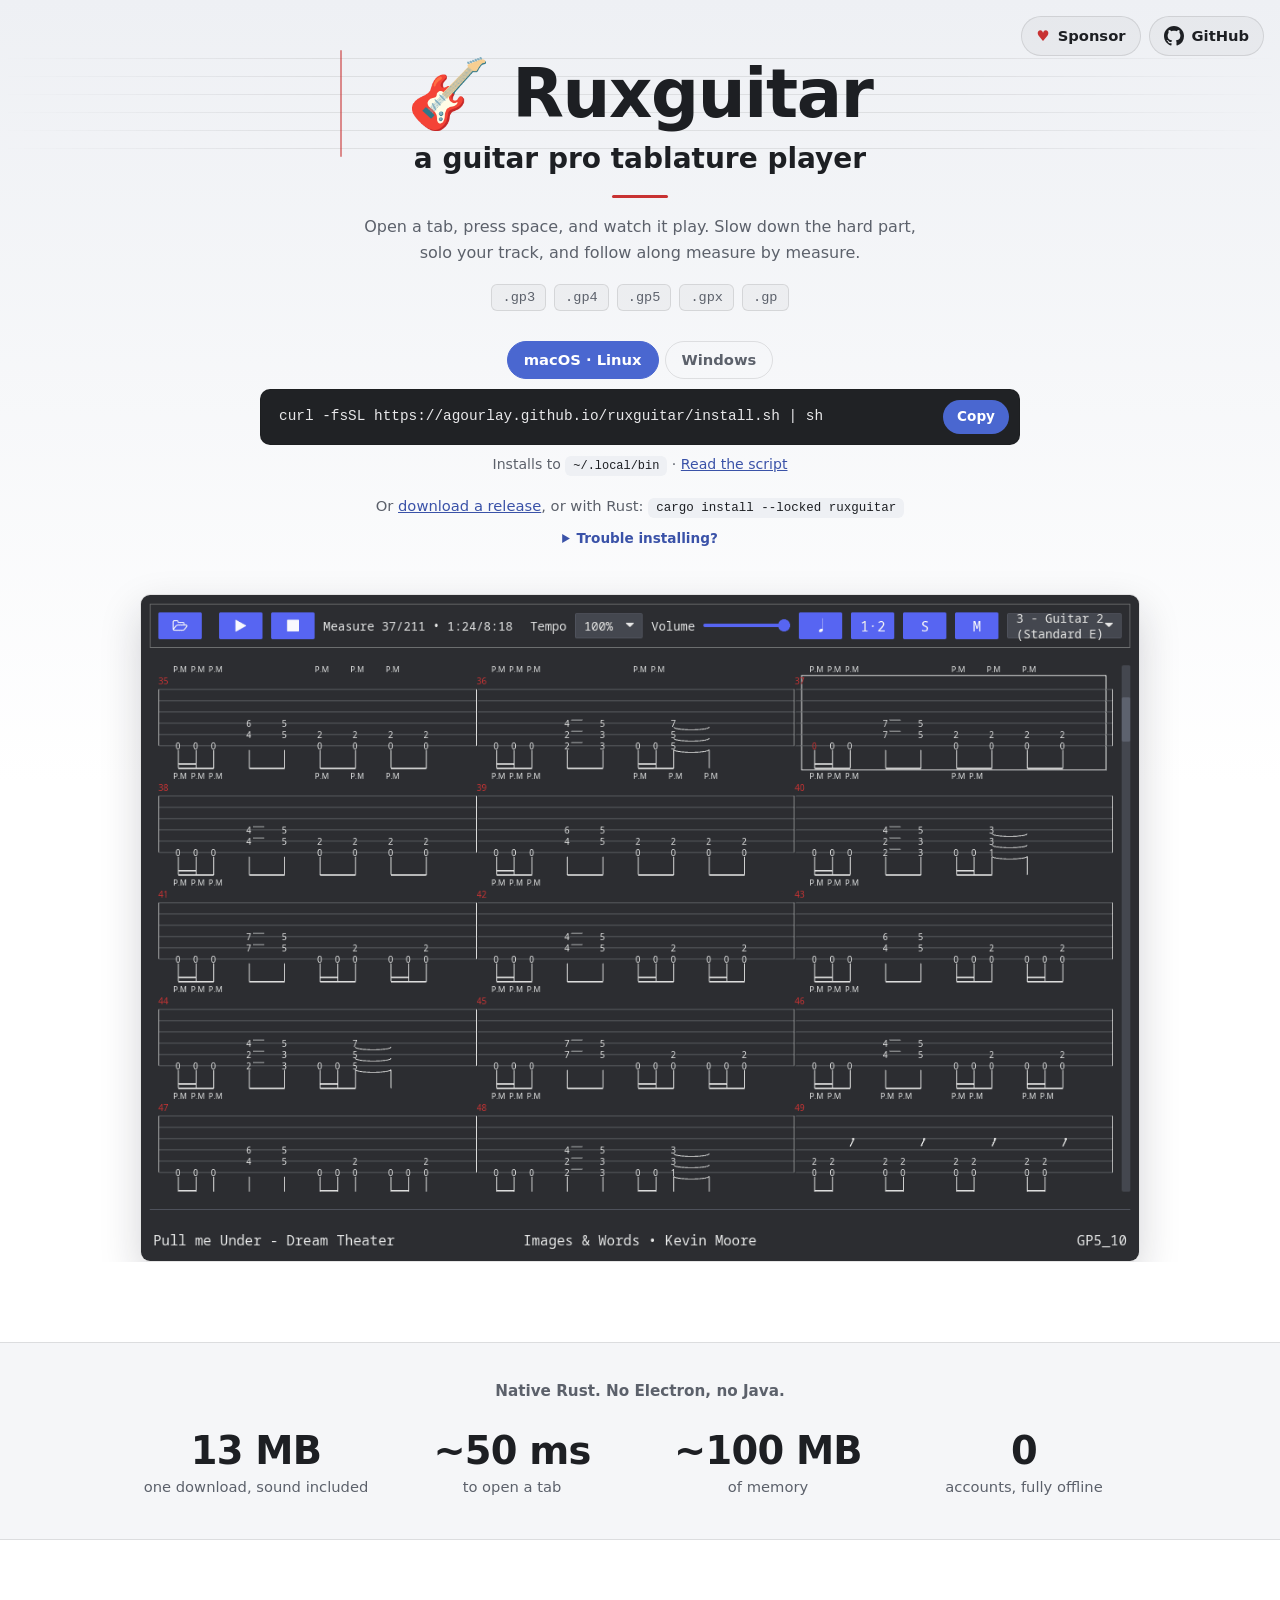
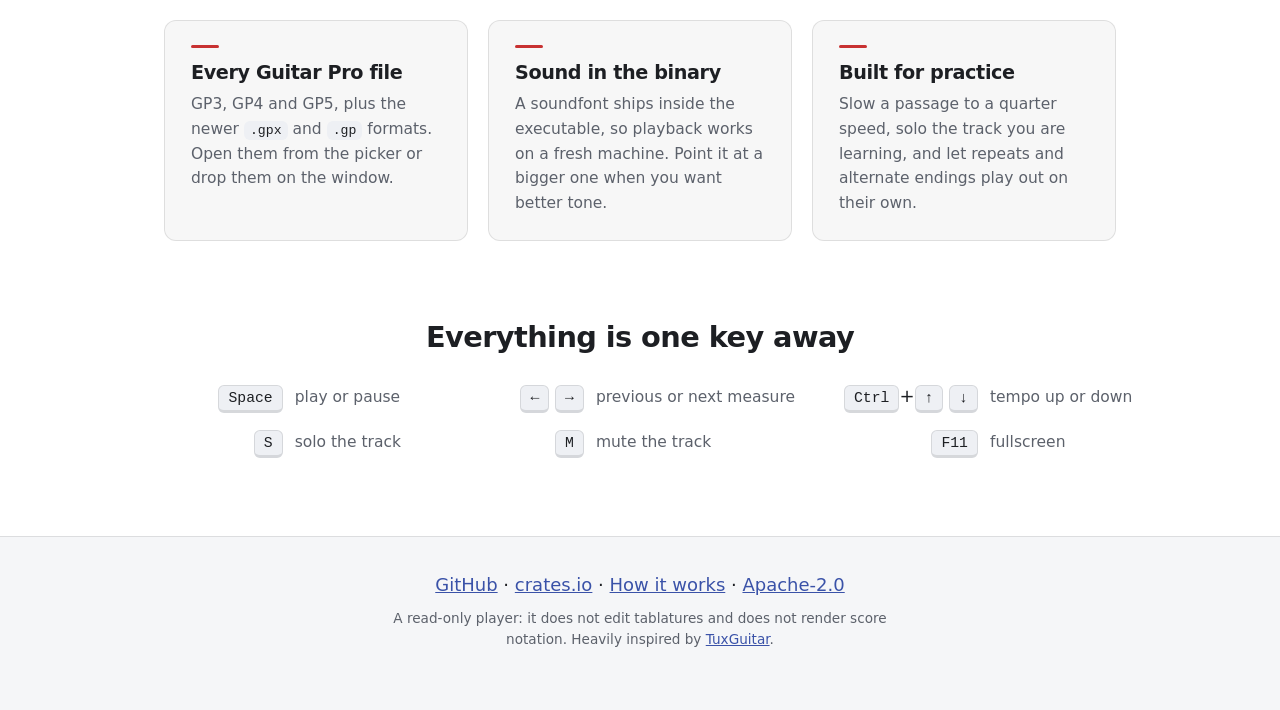
==== index.html @ 3944a89f "Site built from 8a9d900abe489fd7946f1b72acb7b17700a8e2e0" ====
<!DOCTYPE html>
<html lang="en">
<head>
<meta charset="utf-8">
<meta name="viewport" content="width=device-width, initial-scale=1">
<title>Ruxguitar: a guitar pro tablature player</title>
<meta name="description" content="A desktop guitar pro tablature player written in Rust. Opens GP3 through GP7 files, plays them back through an embedded soundfont, and follows along measure by measure.">
<meta property="og:title" content="Ruxguitar: a guitar pro tablature player">
<meta property="og:description" content="A desktop guitar pro tablature player written in Rust. Opens GP3 through GP7 files, plays them back through an embedded soundfont, and follows along measure by measure.">
<meta property="og:type" content="website">
<meta property="og:url" content="https://agourlay.github.io/ruxguitar/">
<meta property="og:image" content="https://agourlay.github.io/ruxguitar/social.png">
<meta property="og:image:width" content="1200">
<meta property="og:image:height" content="630">
<meta property="og:image:alt" content="Ruxguitar, a guitar pro tablature player, next to the app playing a tab">
<meta name="twitter:card" content="summary_large_image">
<link rel="icon" href="data:image/svg+xml,<svg xmlns='http://www.w3.org/2000/svg' viewBox='0 0 100 100'><text y='.9em' font-size='90'>%F0%9F%8E%B8</text></svg>">
<link rel="stylesheet" href="style.css?v=3154127021">
</head>
<body>

<header class="hero">
  <nav class="top">
  <a class="pill sponsor" href="https://github.com/sponsors/agourlay">
    <span class="heart" aria-hidden="true">♥</span>
    <span>Sponsor</span>
  </a>
  <a class="pill gh" href="https://github.com/agourlay/ruxguitar" aria-label="Ruxguitar on GitHub">
    <svg viewBox="0 0 16 16" width="20" height="20" aria-hidden="true"><path fill="currentColor" d="M8 0C3.58 0 0 3.58 0 8c0 3.54 2.29 6.53 5.47 7.59.4.07.55-.17.55-.38 0-.19-.01-.82-.01-1.49-2.01.37-2.53-.49-2.69-.94-.09-.23-.48-.94-.82-1.13-.28-.15-.68-.52-.01-.53.63-.01 1.08.58 1.23.82.72 1.21 1.87.87 2.33.66.07-.52.28-.87.51-1.07-1.78-.2-3.64-.89-3.64-3.95 0-.87.31-1.59.82-2.15-.08-.2-.36-1.02.08-2.12 0 0 .67-.21 2.2.82.64-.18 1.32-.27 2-.27.68 0 1.36.09 2 .27 1.53-1.04 2.2-.82 2.2-.82.44 1.1.16 1.92.08 2.12.51.56.82 1.27.82 2.15 0 3.07-1.87 3.75-3.65 3.95.29.25.54.73.54 1.48 0 1.07-.01 1.93-.01 2.2 0 .21.15.46.55.38A8.013 8.013 0 0016 8c0-4.42-3.58-8-8-8z"/></svg>
    <span>GitHub</span>
    <span class="stars" hidden>★ <span class="stars-n"></span></span>
  </a>
  </nav>
  <div class="hero-inner">
  <h1>🎸 Ruxguitar
    <span class="genre">a guitar pro tablature player</span></h1>
  <p class="lede">Open a tab, press space, and watch it play. Slow down the
    hard part, solo your track, and follow along measure by measure.</p>
  <ul class="formats" aria-label="Supported files">
    <li>.gp3</li><li>.gp4</li><li>.gp5</li><li>.gpx</li><li>.gp</li>
  </ul>
  <!-- Without script both commands show, each under its own label; with
       it, the labels become tabs and the visitor's own system is picked. -->
  <div class="install" id="install">
    <div class="install-tabs" role="tablist" hidden>
      <button type="button" role="tab" data-os="unix">macOS · Linux</button>
      <button type="button" role="tab" data-os="windows">Windows</button>
    </div>
    <div class="install-cmd" data-os="unix" role="tabpanel">
      <p class="install-label">macOS · Linux</p>
      <div class="install-line">
        <code>curl -fsSL https://agourlay.github.io/ruxguitar/install.sh | sh</code>
        <button type="button" class="copy" hidden>Copy</button>
      </div>
      <p class="install-note">Installs <span class="ver"></span>to <code>~/.local/bin</code> ·
        <a href="install.sh">Read the script</a></p>
    </div>
    <div class="install-cmd" data-os="windows" role="tabpanel">
      <p class="install-label">Windows (PowerShell)</p>
      <div class="install-line">
        <code>irm https://raw.githubusercontent.com/agourlay/ruxguitar/master/site/install.ps1 | iex</code>
        <button type="button" class="copy" hidden>Copy</button>
      </div>
      <p class="install-note">Installs <span class="ver"></span>to <code>%LOCALAPPDATA%\Programs</code> and adds it to your PATH ·
        <a href="install.ps1">Read the script</a></p>
    </div>
  </div>
  <p class="alt">
    Or <a href="https://github.com/agourlay/ruxguitar/releases">download a release</a>,
    or with Rust: <code>cargo install --locked ruxguitar</code>
  </p>
  <details class="trouble">
    <summary>Trouble installing?</summary>
    <dl>
      <dt>Linux</dt>
      <dd>The prebuilt player needs glibc 2.39 or newer (Ubuntu 24.04,
        Debian 13, Fedora 40 or later) and ALSA (<code>libasound2</code>).
        On an older system <code>cargo install</code> builds one that fits,
        with <code>libasound2-dev</code> installed. No sound under PulseAudio
        or PipeWire? Install <code>pulseaudio-alsa</code> or
        <code>pipewire-alsa</code>. File picker not opening? Install the
        <a href="https://wiki.archlinux.org/title/XDG_Desktop_Portal#List_of_backends_and_interfaces">XDG
        Desktop Portal</a> for your desktop.</dd>
      <dt>macOS</dt>
      <dd>The player is not signed, so a copy downloaded in the browser is
        blocked on first launch. Allow it under System Settings, Privacy
        &amp; Security, Open Anyway, or run
        <code>xattr -d com.apple.quarantine ruxguitar</code>.
        The curl command avoids this.</dd>
      <dt>Windows</dt>
      <dd>SmartScreen may warn about a downloaded copy: choose More info,
        then Run anyway. The PowerShell command avoids this. Windows 7 and 8
        stop at <a href="https://github.com/agourlay/ruxguitar/releases/tag/v0.6.3">v0.6.3</a>.</dd>
    </dl>
  </details>
  <img class="shot" src="ruxguitar.gif" width="1150" height="768"
       alt="Ruxguitar playing a tablature, the measure being played outlined as the playhead advances" loading="eager">
  </div>
</header>

<main>

<!-- Measured on the release build with the largest file in test-files, a
     610 KB Guitar Pro 5 tab: window up and tab parsed in about 50 ms each,
     about 117 MB proportional set size. The download is the Linux archive. -->
<section class="stats">
  <p>Native Rust. No Electron, no Java.</p>
  <ul>
    <li><b>13 MB</b> one download, sound included</li>
    <li><b>~50 ms</b> to open a tab</li>
    <li><b>~100 MB</b> of memory</li>
    <li><b>0</b> accounts, fully offline</li>
  </ul>
</section>

<section class="beats">
  <div>
    <h2>Every Guitar Pro file</h2>
    <p>GP3, GP4 and GP5, plus the newer <code>.gpx</code> and <code>.gp</code>
    formats. Open them from the picker or drop them on the window.</p>
  </div>
  <div>
    <h2>Sound in the binary</h2>
    <p>A soundfont ships inside the executable, so playback works on a fresh
    machine. Point it at a bigger one when you want better tone.</p>
  </div>
  <div>
    <h2>Built for practice</h2>
    <p>Slow a passage to a quarter speed, solo the track you are learning,
    and let repeats and alternate endings play out on their own.</p>
  </div>
</section>

<section class="keys">
  <h2>Everything is one key away</h2>
  <dl>
    <div><dt><kbd>Space</kbd></dt><dd>play or pause</dd></div>
    <div><dt><kbd>←</kbd> <kbd>→</kbd></dt><dd>previous or next measure</dd></div>
    <div><dt><kbd>Ctrl</kbd>+<kbd>↑</kbd> <kbd>↓</kbd></dt><dd>tempo up or down</dd></div>
    <div><dt><kbd>S</kbd></dt><dd>solo the track</dd></div>
    <div><dt><kbd>M</kbd></dt><dd>mute the track</dd></div>
    <div><dt><kbd>F11</kbd></dt><dd>fullscreen</dd></div>
  </dl>
</section>

</main>

<footer>
  <p>
    <a href="https://github.com/agourlay/ruxguitar">GitHub</a> ·
    <a href="https://crates.io/crates/ruxguitar">crates.io</a> ·
    <a href="https://agourlay.github.io/ruxguitar-tablature-player/">How it works</a> ·
    <a href="https://github.com/agourlay/ruxguitar/blob/master/LICENSE">Apache-2.0</a>
  </p>
  <p class="fineprint">
    A read-only player: it does not edit tablatures and does not render score
    notation. Heavily inspired by
    <a href="https://github.com/helge17/tuxguitar">TuxGuitar</a>.
  </p>
</footer>

<script>
// Turn the two install commands into tabs, opened on the visitor's system,
// and give each a copy button. Without this the page still shows both.
(function () {
  var box = document.querySelector(".install");
  var tabs = box.querySelectorAll("[role=tab]");
  var panels = box.querySelectorAll(".install-cmd");
  function show(os) {
    tabs.forEach(function (t) { t.setAttribute("aria-selected", t.dataset.os === os); });
    panels.forEach(function (p) { p.hidden = p.dataset.os !== os; });
  }
  tabs.forEach(function (t) { t.onclick = function () { show(t.dataset.os); }; });
  box.querySelector(".install-tabs").hidden = false;
  box.classList.add("tabbed");
  var ua = (navigator.userAgentData && navigator.userAgentData.platform) || navigator.userAgent;
  show(/^win|windows/i.test(ua) ? "windows" : "unix");

  if (!navigator.clipboard) return;
  box.querySelectorAll(".copy").forEach(function (b) {
    b.hidden = false;
    b.onclick = function () {
      navigator.clipboard.writeText(b.previousElementSibling.textContent).then(function () {
        b.textContent = "Copied";
        setTimeout(function () { b.textContent = "Copy"; }, 1600);
      });
    };
  });
})();

// The version the install commands fetch, named in each install note with
// its release date on hover. Silent when GitHub does not answer, like the
// star count below.
fetch("https://api.github.com/repos/agourlay/ruxguitar/releases/latest")
  .then(function (r) { return r.ok ? r.json() : null; })
  .then(function (rel) {
    if (!rel || !rel.tag_name || !rel.published_at) return;
    var when = new Date(rel.published_at).toLocaleDateString("en-GB",
      { day: "numeric", month: "long", year: "numeric" });
    document.querySelectorAll(".install-note .ver").forEach(function (v) {
      v.textContent = rel.tag_name + " ";
      v.title = "Released " + when;
    });
  })
  .catch(function () {});

// The star count, filled in when GitHub answers; the link stands on its
// own when it does not.
fetch("https://api.github.com/repos/agourlay/ruxguitar")
  .then(function (r) { return r.ok ? r.json() : null; })
  .then(function (repo) {
    if (!repo || typeof repo.stargazers_count !== "number") return;
    document.querySelector(".gh .stars-n").textContent = repo.stargazers_count;
    document.querySelector(".gh .stars").hidden = false;
  })
  .catch(function () {});
</script>

</body>
</html>
---- style.css ----
/* The application's own dark theme: iced's dark background and blue, and the
   red the playhead is drawn in. Every colour on the page is one of these, so
   the light set below is the whole of light mode. */
:root {
  color-scheme: dark light;
  --bg: #202225;
  --bg-lift: #2b2e33;
  --bg-deep: #191b1d;
  --text: #e8e8ea;
  --text-soft: #9ca0a8;
  --blue: #5e7ce2;
  --blue-dark: #4055a8;
  --link: #8ea3ee;
  --red: #c83232;
  --line: rgba(255, 255, 255, 0.1);
  --staff: rgba(255, 255, 255, 0.07);
  /* Raised surfaces: the GitHub pill, the troubleshooting card. */
  --card: rgba(255, 255, 255, 0.05);
  --card-hover: rgba(255, 255, 255, 0.1);
  /* The install line is a terminal in both themes. */
  --term: #141517;
  --term-ink: #e8e8ea;
  --shadow: rgba(0, 0, 0, 0.5);
  --wrap: 1000px;
  --sans: ui-sans-serif, system-ui, -apple-system, "Segoe UI", Roboto,
          "Helvetica Neue", Arial, sans-serif;
  --mono: ui-monospace, SFMono-Regular, Menlo, Consolas, monospace;
}

/* The application's light theme, for visitors who asked for one. */
@media (prefers-color-scheme: light) {
  :root {
    --bg: #ffffff;
    --bg-lift: #eef0f4;
    --bg-deep: #f5f6f8;
    --text: #1d1f23;
    --text-soft: #5c616b;
    --blue: #4a67d0;
    --blue-dark: #3a52a8;
    --link: #3a52a8;
    --line: rgba(0, 0, 0, 0.1);
    --staff: rgba(0, 0, 0, 0.08);
    --card: rgba(0, 0, 0, 0.03);
    --card-hover: rgba(0, 0, 0, 0.06);
    --term: #202225;
    --term-ink: #e8e8ea;
    --shadow: rgba(20, 24, 40, 0.18);
  }
}

* { box-sizing: border-box; }

body {
  margin: 0;
  font-family: var(--sans);
  font-size: 18px;
  line-height: 1.6;
  color: var(--text);
  background: var(--bg);
}

h1, h2 { line-height: 1.15; letter-spacing: -0.02em; }

a { color: var(--link); }

img { display: block; width: 100%; height: auto; }

/* ---- hero ---- */

.hero {
  position: relative;
  padding: 56px 24px 0;
  text-align: center;
  background: linear-gradient(180deg, var(--bg-lift) 0%, var(--bg) 62%);
  overflow: hidden;
}

/* A tab staff behind the headline: six string lines fading out at both
   ends, crossed by the red playhead the app draws. Decoration only, so it
   sits under everything and takes no clicks. */
.hero::before,
.hero::after {
  content: "";
  position: absolute;
  top: 58px;
  height: 91px;
  pointer-events: none;
}

.hero::before {
  left: 0;
  right: 0;
  background: repeating-linear-gradient(180deg,
    var(--staff) 0 1px, transparent 1px 18px);
  -webkit-mask-image: linear-gradient(90deg, transparent, #000 25%, #000 75%, transparent);
  mask-image: linear-gradient(90deg, transparent, #000 25%, #000 75%, transparent);
}

.hero::after {
  left: calc(50% - 300px);
  width: 2px;
  top: 50px;
  height: 107px;
  border-radius: 1px;
  background: var(--red);
  opacity: 0.55;
}

.hero-inner { position: relative; }

/* The links pinned to the corner: sponsoring, and the repository with its
   star count. */
.top {
  position: absolute;
  z-index: 1;
  top: 16px;
  right: 16px;
  display: flex;
  gap: 8px;
}

.pill {
  display: inline-flex;
  align-items: center;
  gap: 8px;
  padding: 7px 14px;
  border-radius: 999px;
  border: 1px solid var(--line);
  background: var(--card);
  color: var(--text);
  font-size: 0.92rem;
  font-weight: 700;
  text-decoration: none;
}

.pill:hover { background: var(--card-hover); }
.sponsor .heart { color: var(--red); }
.gh .stars { padding-left: 8px; border-left: 1px solid var(--line); color: var(--text-soft); }
.gh .stars[hidden] { display: none; }

.hero-inner { max-width: var(--wrap); margin: 0 auto; }

/* The name and what it is are the headline: a reader who takes in one line
   of this page should come away knowing both. */
.hero h1 {
  margin: 0 0 16px;
  font-size: clamp(2.5rem, 6.6vw, 4.2rem);
  font-weight: 800;
}

.hero h1 .genre {
  display: block;
  margin-top: 10px;
  font-size: clamp(1.2rem, 3.2vw, 1.75rem);
  font-weight: 700;
  letter-spacing: 0;
}

/* A short red rule under the headline: the colour the app draws its
   playhead in, repeated above each card title and nowhere else. */
.hero h1::after {
  content: "";
  display: block;
  width: 56px;
  height: 3px;
  margin: 20px auto 0;
  border-radius: 2px;
  background: var(--red);
}

.lede {
  margin: 0 auto 18px;
  max-width: 56ch;
  font-size: 1rem;
  color: var(--text-soft);
}

/* What it opens, as the extensions a visitor has on disk. */
.formats {
  display: flex;
  flex-wrap: wrap;
  justify-content: center;
  gap: 8px;
  margin: 0 0 30px;
  padding: 0;
  list-style: none;
}

.formats li {
  padding: 2px 10px;
  border-radius: 6px;
  border: 1px solid var(--line);
  background: var(--card);
  font-family: var(--mono);
  font-size: 0.85rem;
  color: var(--text-soft);
}

/* The capture is a screenshot of a window; a thin frame keeps its own dark
   chrome from bleeding into the page behind it. */
.shot {
  max-width: 1150px;
  margin: 0 auto;
  border-radius: 10px;
  border: 1px solid var(--line);
  box-shadow: 0 16px 40px var(--shadow);
}

/* ---- install, in the hero ---- */

.install {
  max-width: 760px;
  margin: 0 auto 18px;
  text-align: left;
}

.install-tabs { display: flex; justify-content: center; gap: 6px; margin-bottom: 10px; }
.install-tabs[hidden] { display: none; }

.install-tabs button {
  font: inherit;
  font-size: 0.92rem;
  font-weight: 700;
  padding: 6px 16px;
  border: 1px solid var(--line);
  border-radius: 999px;
  background: transparent;
  color: var(--text-soft);
  cursor: pointer;
}

.install-tabs button[aria-selected="true"] {
  color: #fff;
  background: var(--blue);
  border-color: var(--blue);
}

.install-cmd + .install-cmd { margin-top: 22px; }
.install-cmd[hidden] { display: none; }
.install.tabbed .install-cmd + .install-cmd { margin-top: 0; }
/* The tab already names the system. */
.install.tabbed .install-label { display: none; }

.install-label { margin: 0 0 6px; font-weight: 700; font-size: 0.95rem; }

/* A terminal line: dark, one row, scrolling sideways on a narrow screen
   rather than wrapping a command someone is about to paste. */
.install-line {
  display: flex;
  align-items: center;
  gap: 10px;
  padding: 10px 10px 10px 18px;
  border-radius: 10px;
  border: 1px solid var(--line);
  background: var(--term);
}

.install-line code {
  flex: 1;
  min-width: 0;
  overflow-x: auto;
  white-space: nowrap;
  padding: 4px 0;
  background: none;
  color: var(--term-ink);
  font-size: 0.9rem;
}

.install-line .copy {
  flex: none;
  font: inherit;
  font-size: 0.85rem;
  font-weight: 700;
  padding: 6px 14px;
  border: 0;
  border-radius: 999px;
  background: var(--blue);
  color: #fff;
  cursor: pointer;
}

.install-line .copy:hover { background: var(--blue-dark); }
.install-line .copy[hidden] { display: none; }

.install-note {
  margin: 8px 0 0;
  text-align: center;
  font-size: 0.88rem;
  color: var(--text-soft);
}

.install-note code { font-size: 0.85em; }

.alt {
  margin: 0 0 10px;
  font-size: 0.92rem;
  color: var(--text-soft);
}

.alt code { font-size: 0.85em; white-space: nowrap; }

/* Closed by default: most visitors never need it, and the capture below
   should stay near the top. */
.trouble {
  max-width: 640px;
  margin: 0 auto 44px;
  font-size: 0.9rem;
  color: var(--text-soft);
}

.trouble summary {
  cursor: pointer;
  font-size: 0.85rem;
  font-weight: 600;
  color: var(--link);
}

.trouble dl {
  margin: 14px 0 0;
  padding: 16px 20px;
  text-align: left;
  border-radius: 10px;
  background: var(--card);
  border: 1px solid var(--line);
}

.trouble dt { font-weight: 700; color: var(--text); }
.trouble dd { margin: 2px 0 12px; }
.trouble dd:last-child { margin-bottom: 0; }
.trouble code { font-size: 0.85em; }

/* ---- sections ---- */

/* Top padding only, so the gap between two sections is one padding, not
   two; the last one closes the page. */
main > section {
  max-width: var(--wrap);
  margin: 0 auto;
  padding: 80px 24px 0;
}

main > section:last-child { padding-bottom: 80px; }

main h2 {
  font-size: clamp(1.4rem, 3vw, 1.8rem);
  margin: 0 0 12px;
}

/* ---- numbers ---- */

/* A band across the whole page, like a spec sheet: the numbers in the text
   colour, so the only blue in view stays the install button above. */
main > section.stats {
  max-width: none;
  margin-top: 80px;
  padding: 36px 24px 40px;
  background: var(--bg-deep);
  border-top: 1px solid var(--line);
  border-bottom: 1px solid var(--line);
}

.stats > p {
  margin: 0 0 24px;
  text-align: center;
  font-size: 0.95rem;
  font-weight: 700;
  color: var(--text-soft);
}

.stats ul {
  display: grid;
  grid-template-columns: repeat(auto-fit, minmax(150px, 1fr));
  gap: 24px;
  max-width: var(--wrap);
  margin: 0 auto;
  padding: 0;
  list-style: none;
  text-align: center;
}

.stats li { font-size: 0.92rem; color: var(--text-soft); }

.stats b {
  display: block;
  font-size: clamp(1.9rem, 4.2vw, 2.4rem);
  font-weight: 800;
  line-height: 1.25;
  letter-spacing: -0.02em;
  color: var(--text);
}

/* ---- three beats ---- */

.beats {
  display: grid;
  grid-template-columns: repeat(auto-fit, minmax(240px, 1fr));
  gap: 20px;
}

.beats > div {
  padding: 24px 26px;
  border-radius: 12px;
  background: var(--card);
  border: 1px solid var(--line);
}

.beats h2 { font-size: 1.2rem; margin-bottom: 8px; }

.beats h2::before {
  content: "";
  display: block;
  width: 28px;
  height: 3px;
  margin-bottom: 14px;
  border-radius: 2px;
  background: var(--red);
}
.beats p { margin: 0; font-size: 0.97rem; color: var(--text-soft); }
.beats code { font-size: 0.85em; padding: 2px 6px; }

/* ---- shortcuts ---- */

.keys { text-align: center; }

/* A cheat sheet: three columns of two, keys right-aligned against their
   meaning, so no shortcut is left alone on a line. */
.keys dl {
  display: grid;
  grid-template-columns: repeat(3, auto);
  justify-content: center;
  gap: 16px 48px;
  margin: 28px 0 0;
}

.keys dl > div {
  display: grid;
  grid-template-columns: 7.5em auto;
  align-items: baseline;
  gap: 12px;
  text-align: left;
}

.keys dt { text-align: right; white-space: nowrap; }
.keys dd { white-space: nowrap; }

@media (max-width: 820px) {
  .keys dl { grid-template-columns: auto; }
}

.keys dt { font-weight: 400; }

.keys dd { margin: 0; color: var(--text-soft); font-size: 0.97rem; }

kbd {
  font-family: var(--mono);
  font-size: 0.82em;
  padding: 4px 9px;
  border-radius: 6px;
  background: var(--bg-lift);
  border: 1px solid var(--line);
  border-bottom-width: 3px;
  color: var(--text);
}

code {
  font-family: var(--mono);
  font-size: 0.9em;
  padding: 3px 8px;
  border-radius: 6px;
  background: var(--bg-lift);
  color: var(--text);
}

/* ---- footer ---- */

footer {
  padding: 34px 24px 52px;
  text-align: center;
  background: var(--bg-deep);
  border-top: 1px solid var(--line);
}

footer p { margin: 0 auto 8px; max-width: 58ch; }

.fineprint { font-size: 0.85rem; color: var(--text-soft); }

@media (max-width: 720px) {
  /* Room above the title for the corner links, which would sit on it. The
     staff moves down with the title, and the playhead with the narrower
     headline. */
  .hero { padding-top: 72px; }
  .top { top: 14px; right: 14px; }
  .hero::before { top: 74px; height: 61px; background-size: 100% 12px; }
  .hero::after { top: 68px; height: 73px; left: 12%; }
  main > section { padding: 56px 20px 0; }
  main > section:last-child { padding-bottom: 56px; }
}
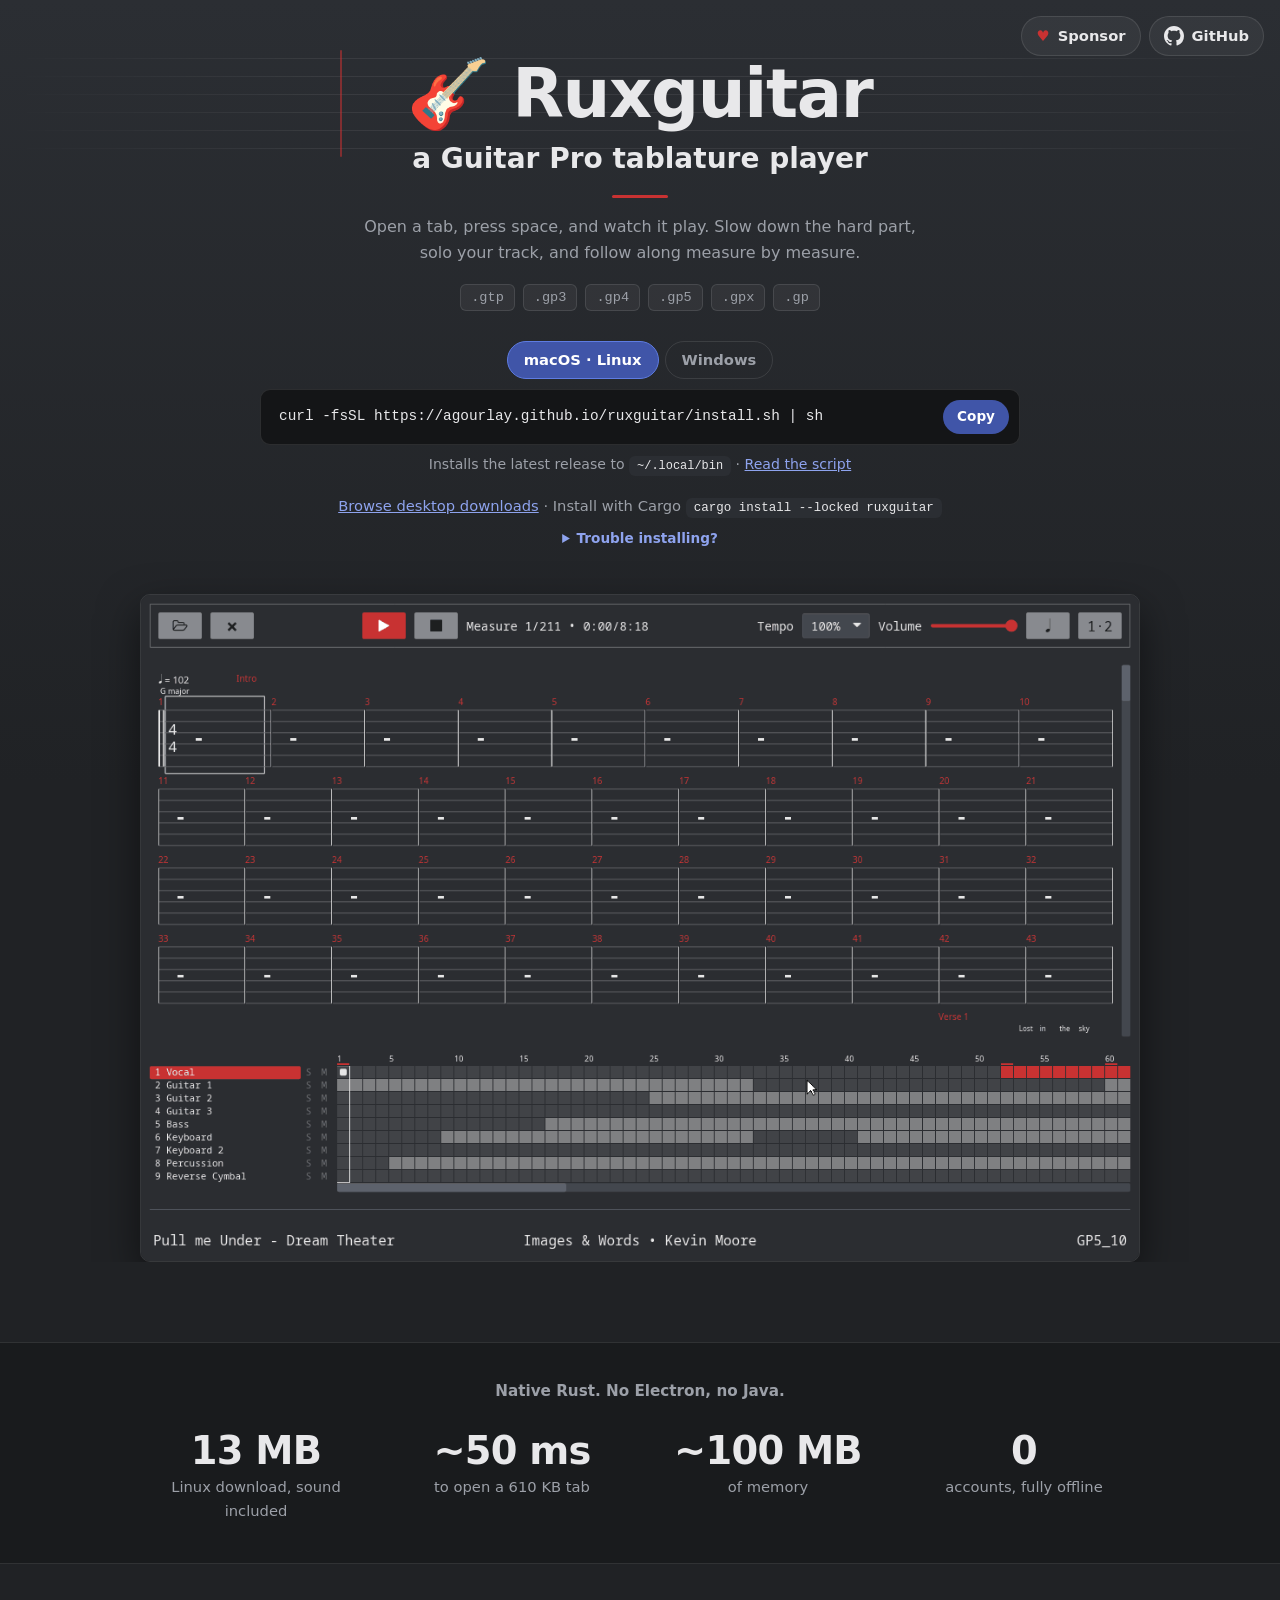
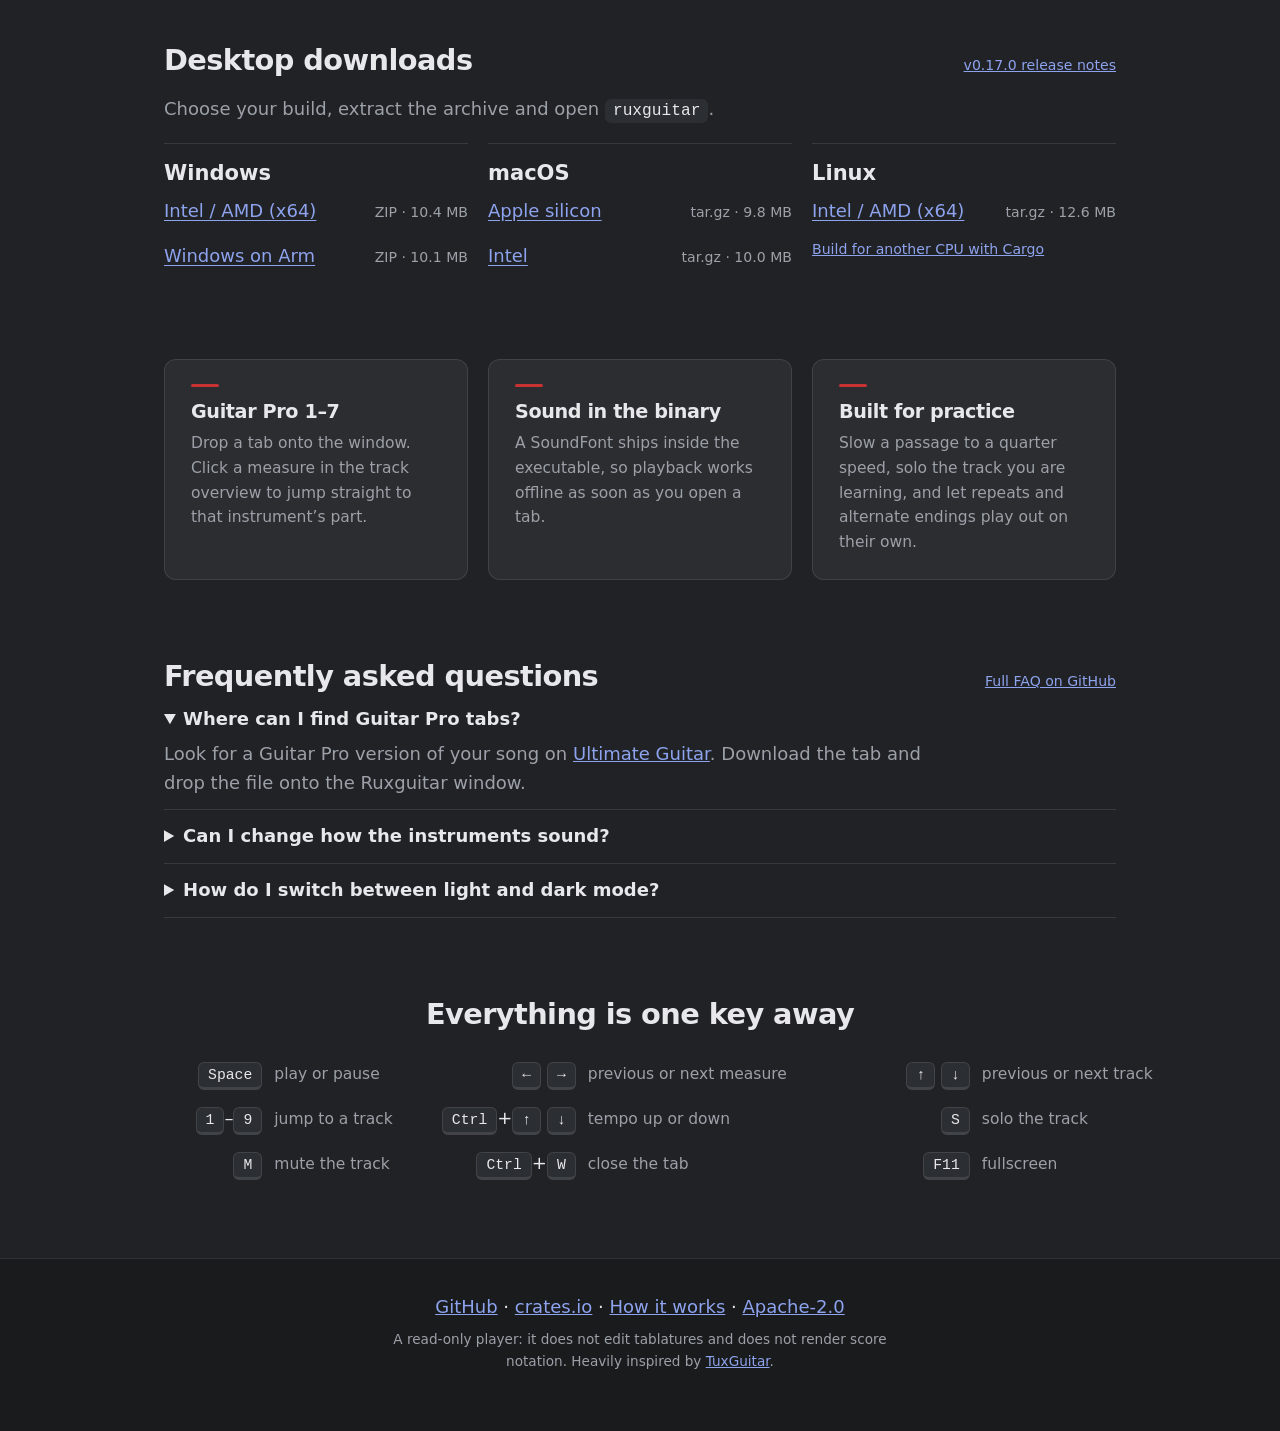
==== commit 3de85488: "Site built from 3b84b5fb5af9ba7e8b02d09ad4fb7fd3d3c775a7" ====
--- a/index.html
+++ b/index.html
@@ -3,10 +3,10 @@
 <head>
 <meta charset="utf-8">
 <meta name="viewport" content="width=device-width, initial-scale=1">
-<title>Ruxguitar: a guitar pro tablature player</title>
-<meta name="description" content="A desktop guitar pro tablature player written in Rust. Opens GP3 through GP7 files, plays them back through an embedded soundfont, and follows along measure by measure.">
-<meta property="og:title" content="Ruxguitar: a guitar pro tablature player">
-<meta property="og:description" content="A desktop guitar pro tablature player written in Rust. Opens GP3 through GP7 files, plays them back through an embedded soundfont, and follows along measure by measure.">
+<title>Ruxguitar · Guitar Pro tablature player</title>
+<meta name="description" content="Play Guitar Pro 1–7 tabs offline on Windows, macOS and Linux. Loop measures, solo a track and set your own tempo.">
+<meta property="og:title" content="Ruxguitar · Guitar Pro tablature player">
+<meta property="og:description" content="Play Guitar Pro 1–7 tabs offline on Windows, macOS and Linux. Loop measures, solo a track and set your own tempo.">
 <meta property="og:type" content="website">
 <meta property="og:url" content="https://agourlay.github.io/ruxguitar/">
 <meta property="og:image" content="https://agourlay.github.io/ruxguitar/social.png">
@@ -15,7 +15,7 @@
 <meta property="og:image:alt" content="Ruxguitar, a guitar pro tablature player, next to the app playing a tab">
 <meta name="twitter:card" content="summary_large_image">
 <link rel="icon" href="data:image/svg+xml,<svg xmlns='http://www.w3.org/2000/svg' viewBox='0 0 100 100'><text y='.9em' font-size='90'>%F0%9F%8E%B8</text></svg>">
-<link rel="stylesheet" href="style.css?v=3154127021">
+<link rel="stylesheet" href="style.css?v=1313721760">
 </head>
 <body>
 
@@ -33,11 +33,11 @@
   </nav>
   <div class="hero-inner">
   <h1>🎸 Ruxguitar
-    <span class="genre">a guitar pro tablature player</span></h1>
+    <span class="genre">a Guitar Pro tablature player</span></h1>
   <p class="lede">Open a tab, press space, and watch it play. Slow down the
     hard part, solo your track, and follow along measure by measure.</p>
   <ul class="formats" aria-label="Supported files">
-    <li>.gp3</li><li>.gp4</li><li>.gp5</li><li>.gpx</li><li>.gp</li>
+    <li>.gtp</li><li>.gp3</li><li>.gp4</li><li>.gp5</li><li>.gpx</li><li>.gp</li>
   </ul>
   <!-- Without script both commands show, each under its own label; with
        it, the labels become tabs and the visitor's own system is picked. -->
@@ -52,7 +52,7 @@
         <code>curl -fsSL https://agourlay.github.io/ruxguitar/install.sh | sh</code>
         <button type="button" class="copy" hidden>Copy</button>
       </div>
-      <p class="install-note">Installs <span class="ver"></span>to <code>~/.local/bin</code> ·
+      <p class="install-note">Installs the latest release to <code>~/.local/bin</code> ·
         <a href="install.sh">Read the script</a></p>
     </div>
     <div class="install-cmd" data-os="windows" role="tabpanel">
@@ -61,13 +61,12 @@
         <code>irm https://raw.githubusercontent.com/agourlay/ruxguitar/master/site/install.ps1 | iex</code>
         <button type="button" class="copy" hidden>Copy</button>
       </div>
-      <p class="install-note">Installs <span class="ver"></span>to <code>%LOCALAPPDATA%\Programs</code> and adds it to your PATH ·
+      <p class="install-note">Installs the latest release to <code>%LOCALAPPDATA%\Programs\ruxguitar</code> and adds it to your PATH ·
         <a href="install.ps1">Read the script</a></p>
     </div>
   </div>
   <p class="alt">
-    Or <a href="https://github.com/agourlay/ruxguitar/releases">download a release</a>,
-    or with Rust: <code>cargo install --locked ruxguitar</code>
+    <a href="#downloads">Browse desktop downloads</a> · Install with Cargo <code id="cargo">cargo install --locked ruxguitar</code>
   </p>
   <details class="trouble">
     <summary>Trouble installing?</summary>
@@ -93,8 +92,13 @@
         stop at <a href="https://github.com/agourlay/ruxguitar/releases/tag/v0.6.3">v0.6.3</a>.</dd>
     </dl>
   </details>
-  <img class="shot" src="ruxguitar.gif" width="1150" height="768"
-       alt="Ruxguitar playing a tablature, the measure being played outlined as the playhead advances" loading="eager">
+  <a class="capture" href="ruxguitar.gif" aria-label="View the full-size playback recording">
+    <picture>
+      <source media="(prefers-reduced-motion: reduce)" srcset="screenshot.png">
+      <img class="shot" src="ruxguitar.gif" width="1150" height="768"
+       alt="Ruxguitar playing a two-measure loop from Pull Me Under at 80% tempo, with the guitar part soloed and the playhead moving through the track overview." loading="eager">
+    </picture>
+  </a>
   </div>
 </header>
 
@@ -103,32 +107,75 @@
 <!-- Measured on the release build with the largest file in test-files, a
      610 KB Guitar Pro 5 tab: window up and tab parsed in about 50 ms each,
      about 117 MB proportional set size. The download is the Linux archive. -->
-<section class="stats">
-  <p>Native Rust. No Electron, no Java.</p>
+<section class="stats" aria-labelledby="stats-title">
+  <p id="stats-title">Native Rust. No Electron, no Java.</p>
   <ul>
-    <li><b>13 MB</b> one download, sound included</li>
-    <li><b>~50 ms</b> to open a tab</li>
+    <li><b>13 MB</b> Linux download, sound included</li>
+    <li><b>~50 ms</b> to open a 610 KB tab</li>
     <li><b>~100 MB</b> of memory</li>
     <li><b>0</b> accounts, fully offline</li>
   </ul>
 </section>
 
+<section class="downloads" id="downloads" aria-labelledby="download-title">
+  <div class="section-heading">
+    <h2 id="download-title">Desktop downloads</h2>
+    <a href="https://github.com/agourlay/ruxguitar/releases/tag/v0.17.0">v0.17.0 release notes</a>
+  </div>
+  <p>Choose your build, extract the archive and open <code>ruxguitar</code>.</p>
+  <div class="platforms">
+    <div id="windows"><h3>Windows</h3>
+<a class="archive" href="https://github.com/agourlay/ruxguitar/releases/download/v0.17.0/ruxguitar-x86_64-pc-windows-msvc.zip" aria-label="Download Windows for Intel / AMD (x64), 10.4 MB"><span>Intel / AMD (x64)</span><small>ZIP · 10.4 MB</small></a>
+<a class="archive" href="https://github.com/agourlay/ruxguitar/releases/download/v0.17.0/ruxguitar-aarch64-pc-windows-msvc.zip" aria-label="Download Windows for Windows on Arm, 10.1 MB"><span>Windows on Arm</span><small>ZIP · 10.1 MB</small></a>
+</div>
+<div id="macos"><h3>macOS</h3>
+<a class="archive" href="https://github.com/agourlay/ruxguitar/releases/download/v0.17.0/ruxguitar-aarch64-apple-darwin.tar.gz" aria-label="Download macOS for Apple silicon, 9.8 MB"><span>Apple silicon</span><small>tar.gz · 9.8 MB</small></a>
+<a class="archive" href="https://github.com/agourlay/ruxguitar/releases/download/v0.17.0/ruxguitar-x86_64-apple-darwin.tar.gz" aria-label="Download macOS for Intel, 10.0 MB"><span>Intel</span><small>tar.gz · 10.0 MB</small></a>
+</div>
+<div id="linux"><h3>Linux</h3>
+<a class="archive" href="https://github.com/agourlay/ruxguitar/releases/download/v0.17.0/ruxguitar-x86_64-unknown-linux-gnu.tar.gz" aria-label="Download Linux for Intel / AMD (x64), 12.6 MB"><span>Intel / AMD (x64)</span><small>tar.gz · 12.6 MB</small></a>
+<a class="source-link" href="#cargo">Build for another CPU with Cargo</a>
+</div>
+  </div>
+</section>
+
 <section class="beats">
   <div>
-    <h2>Every Guitar Pro file</h2>
-    <p>GP3, GP4 and GP5, plus the newer <code>.gpx</code> and <code>.gp</code>
-    formats. Open them from the picker or drop them on the window.</p>
+    <h2>Guitar Pro 1–7</h2>
+    <p>Drop a tab onto the window. Click a measure in the track overview to jump straight to that instrument’s part.</p>
   </div>
   <div>
     <h2>Sound in the binary</h2>
-    <p>A soundfont ships inside the executable, so playback works on a fresh
-    machine. Point it at a bigger one when you want better tone.</p>
+    <p>A SoundFont ships inside the executable, so playback works offline
+    as soon as you open a tab.</p>
   </div>
   <div>
     <h2>Built for practice</h2>
     <p>Slow a passage to a quarter speed, solo the track you are learning,
     and let repeats and alternate endings play out on their own.</p>
   </div>
+</section>
+
+<section class="faq" id="faq" aria-labelledby="faq-title">
+  <div class="section-heading">
+    <h2 id="faq-title">Frequently asked questions</h2>
+    <a href="https://github.com/agourlay/ruxguitar/blob/master/README.md#faq">Full FAQ on GitHub</a>
+  </div>
+  <details open>
+    <summary>Where can I find Guitar Pro tabs?</summary>
+    <p>Look for a Guitar Pro version of your song on <a href="https://www.ultimate-guitar.com/">Ultimate Guitar</a>.
+      Download the tab and drop the file onto the Ruxguitar window.</p>
+  </details>
+  <details>
+    <summary>Can I change how the instruments sound?</summary>
+    <p>Yes. Start Ruxguitar with <code>--sound-font-file</code> and the path to your preferred SF2 file.
+      For example, if FluidR3_GM.sf2 is in your current folder, run <code>ruxguitar --sound-font-file FluidR3_GM.sf2</code>.</p>
+  </details>
+  <details>
+    <summary>How do I switch between light and dark mode?</summary>
+    <p>Ruxguitar follows your desktop theme on macOS and Windows. On Linux it defaults to dark.
+      Start the player with <code>ruxguitar --theme light</code> or <code>ruxguitar --theme dark</code> to choose either theme.</p>
+  </details>
 </section>
 
 <section class="keys">
@@ -136,9 +183,12 @@
   <dl>
     <div><dt><kbd>Space</kbd></dt><dd>play or pause</dd></div>
     <div><dt><kbd>←</kbd> <kbd>→</kbd></dt><dd>previous or next measure</dd></div>
+    <div><dt><kbd>↑</kbd> <kbd>↓</kbd></dt><dd>previous or next track</dd></div>
+    <div><dt><kbd>1</kbd>–<kbd>9</kbd></dt><dd>jump to a track</dd></div>
     <div><dt><kbd>Ctrl</kbd>+<kbd>↑</kbd> <kbd>↓</kbd></dt><dd>tempo up or down</dd></div>
     <div><dt><kbd>S</kbd></dt><dd>solo the track</dd></div>
     <div><dt><kbd>M</kbd></dt><dd>mute the track</dd></div>
+    <div><dt><kbd>Ctrl</kbd>+<kbd>W</kbd></dt><dd>close the tab</dd></div>
     <div><dt><kbd>F11</kbd></dt><dd>fullscreen</dd></div>
   </dl>
 </section>
@@ -182,27 +232,15 @@
     b.onclick = function () {
       navigator.clipboard.writeText(b.previousElementSibling.textContent).then(function () {
         b.textContent = "Copied";
+      }, function () {
+        window.getSelection().selectAllChildren(b.previousElementSibling);
+        b.textContent = "Selected";
+      }).then(function () {
         setTimeout(function () { b.textContent = "Copy"; }, 1600);
       });
     };
   });
 })();
-
-// The version the install commands fetch, named in each install note with
-// its release date on hover. Silent when GitHub does not answer, like the
-// star count below.
-fetch("https://api.github.com/repos/agourlay/ruxguitar/releases/latest")
-  .then(function (r) { return r.ok ? r.json() : null; })
-  .then(function (rel) {
-    if (!rel || !rel.tag_name || !rel.published_at) return;
-    var when = new Date(rel.published_at).toLocaleDateString("en-GB",
-      { day: "numeric", month: "long", year: "numeric" });
-    document.querySelectorAll(".install-note .ver").forEach(function (v) {
-      v.textContent = rel.tag_name + " ";
-      v.title = "Released " + when;
-    });
-  })
-  .catch(function () {});
 
 // The star count, filled in when GitHub answers; the link stands on its
 // own when it does not.
--- a/style.css
+++ b/style.css
@@ -1,8 +1,6 @@
-/* The application's own dark theme: iced's dark background and blue, and the
-   red the playhead is drawn in. Every colour on the page is one of these, so
-   the light set below is the whole of light mode. */
+/* The application’s graphite background, blue controls and red playhead. */
 :root {
-  color-scheme: dark light;
+  color-scheme: dark;
   --bg: #202225;
   --bg-lift: #2b2e33;
   --bg-deep: #191b1d;
@@ -27,27 +25,6 @@
   --mono: ui-monospace, SFMono-Regular, Menlo, Consolas, monospace;
 }
 
-/* The application's light theme, for visitors who asked for one. */
-@media (prefers-color-scheme: light) {
-  :root {
-    --bg: #ffffff;
-    --bg-lift: #eef0f4;
-    --bg-deep: #f5f6f8;
-    --text: #1d1f23;
-    --text-soft: #5c616b;
-    --blue: #4a67d0;
-    --blue-dark: #3a52a8;
-    --link: #3a52a8;
-    --line: rgba(0, 0, 0, 0.1);
-    --staff: rgba(0, 0, 0, 0.08);
-    --card: rgba(0, 0, 0, 0.03);
-    --card-hover: rgba(0, 0, 0, 0.06);
-    --term: #202225;
-    --term-ink: #e8e8ea;
-    --shadow: rgba(20, 24, 40, 0.18);
-  }
-}
-
 * { box-sizing: border-box; }
 
 body {
@@ -198,6 +175,7 @@
 
 /* The capture is a screenshot of a window; a thin frame keeps its own dark
    chrome from bleeding into the page behind it. */
+.capture { display: block; }
 .shot {
   max-width: 1150px;
   margin: 0 auto;
@@ -231,7 +209,7 @@
 
 .install-tabs button[aria-selected="true"] {
   color: #fff;
-  background: var(--blue);
+  background: var(--blue-dark);
   border-color: var(--blue);
 }
 
@@ -274,12 +252,12 @@
   padding: 6px 14px;
   border: 0;
   border-radius: 999px;
-  background: var(--blue);
+  background: var(--blue-dark);
   color: #fff;
   cursor: pointer;
 }
 
-.install-line .copy:hover { background: var(--blue-dark); }
+.install-line .copy:hover { text-decoration: underline; }
 .install-line .copy[hidden] { display: none; }
 
 .install-note {
@@ -389,6 +367,27 @@
   color: var(--text);
 }
 
+/* ---- release archives ---- */
+
+.section-heading, .archive {
+  display: flex;
+  align-items: baseline;
+  justify-content: space-between;
+  flex-wrap: wrap;
+  gap: 4px 12px;
+}
+.section-heading h2, .platforms h3 { margin: 0; }
+.downloads > p, .archive small { color: var(--text-soft); }
+.section-heading a, .archive small, .source-link { font-size: .88rem; }
+.platforms {
+  display: grid;
+  grid-template-columns: repeat(auto-fit, minmax(min(100%, 245px), 1fr));
+  gap: 20px;
+}
+.platforms > div { border-top: 1px solid var(--line); padding-top: 12px; }
+.archive { padding-block: 8px; text-decoration: none; }
+.archive span { text-decoration: underline; text-underline-offset: .18em; }
+
 /* ---- three beats ---- */
 
 .beats {
@@ -418,6 +417,12 @@
 .beats p { margin: 0; font-size: 0.97rem; color: var(--text-soft); }
 .beats code { font-size: 0.85em; padding: 2px 6px; }
 
+/* ---- FAQ ---- */
+
+.faq details { border-bottom: 1px solid var(--line); padding-block: 12px; }
+.faq summary { cursor: pointer; font-weight: 600; }
+.faq p { max-width: 68ch; margin: 6px 0 0; color: var(--text-soft); overflow-wrap: anywhere; }
+
 /* ---- shortcuts ---- */
 
 .keys { text-align: center; }
@@ -489,9 +494,17 @@
      staff moves down with the title, and the playhead with the narrower
      headline. */
   .hero { padding-top: 72px; }
+  .formats { gap: 4px; }
+  .formats li { padding-inline: 6px; }
   .top { top: 14px; right: 14px; }
   .hero::before { top: 74px; height: 61px; background-size: 100% 12px; }
   .hero::after { top: 68px; height: 73px; left: 12%; }
   main > section { padding: 56px 20px 0; }
   main > section:last-child { padding-bottom: 56px; }
 }
+
+@media (max-width: 420px) {
+  .keys dl { grid-template-columns: minmax(0, 1fr); }
+  .keys dl > div { grid-template-columns: 6.6em minmax(0, 1fr); }
+  .keys dd { white-space: normal; }
+}
